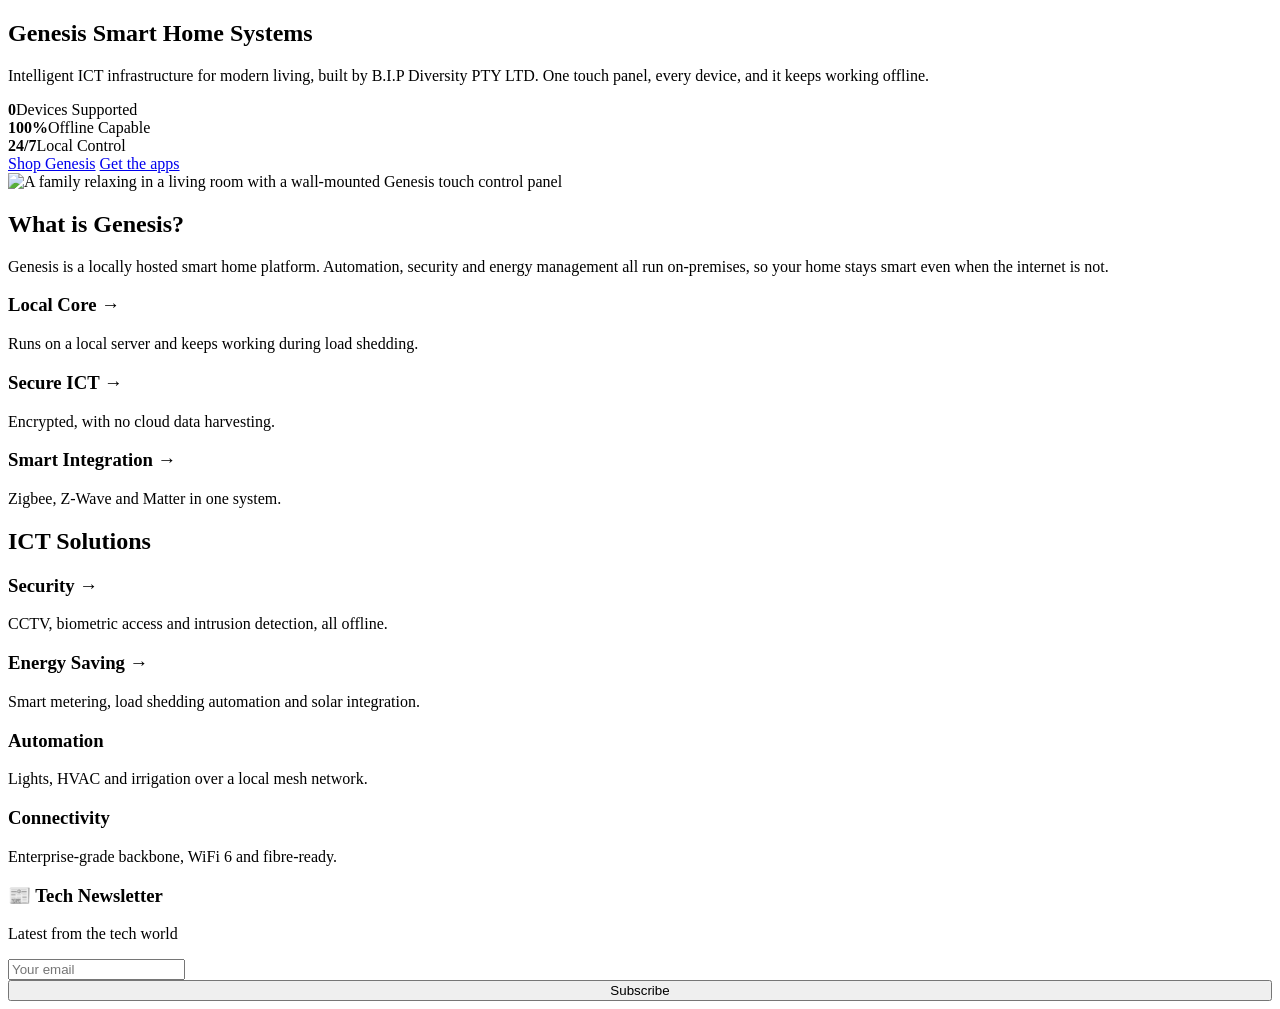
==== index.html @ c83365f4 "Add files via upload" ====
<!DOCTYPE html>
<html lang="en">
<head>
<meta charset="UTF-8">
<meta name="viewport" content="width=device-width, initial-scale=1.0">
<title>Home | B.I.P Diversity – Genesis</title>
<link rel="stylesheet" href="css/style.css">
</head>
<body data-page="index.html">
<header id="site-header"></header>
<main>
<section class="hero-grid">
  <div>
    <h1>Genesis Smart Home Systems</h1>
    <p>Intelligent ICT infrastructure for modern living, built by B.I.P Diversity PTY LTD. One touch panel, every device, and it keeps working offline.</p>
    <div class="hero-stats">
      <div><strong id="stat-devices">0</strong><span>Devices Supported</span></div>
      <div><strong>100%</strong><span>Offline Capable</span></div>
      <div><strong>24/7</strong><span>Local Control</span></div>
    </div>
    <a class="btn" href="shop.html">Shop Genesis</a> <a class="btn ghost" href="downloads.html">Get the apps</a>
  </div>
  <img class="hero-img" src="images/hero-smart-home.svg" width="900" height="520" alt="A family relaxing in a living room with a wall-mounted Genesis touch control panel">
</section>
<nav class="tabs" id="topic-tabs" aria-label="Explore Genesis topics"></nav>
<div class="layout">
  <div>
    <section id="genesis">
      <h2>What is Genesis?</h2>
      <p>Genesis is a locally hosted smart home platform. Automation, security and energy management all run on-premises, so your home stays smart even when the internet is not.</p>
      <div class="grid">
        <a class="card" href="local-core.html" style="text-decoration:none;color:inherit"><h3>Local Core →</h3><p>Runs on a local server and keeps working during load shedding.</p></a>
        <a class="card" href="secure-ict.html" style="text-decoration:none;color:inherit"><h3>Secure ICT →</h3><p>Encrypted, with no cloud data harvesting.</p></a>
        <a class="card" href="smart-integration.html" style="text-decoration:none;color:inherit"><h3>Smart Integration →</h3><p>Zigbee, Z-Wave and Matter in one system.</p></a>
      </div>
    </section>
    <section id="solutions">
      <h2>ICT Solutions</h2>
      <div class="grid">
        <a class="card" href="security.html" style="text-decoration:none;color:inherit"><h3>Security →</h3><p>CCTV, biometric access and intrusion detection, all offline.</p></a>
        <a class="card" href="energy-saving.html" style="text-decoration:none;color:inherit"><h3>Energy Saving →</h3><p>Smart metering, load shedding automation and solar integration.</p></a>
        <div class="card"><h3>Automation</h3><p>Lights, HVAC and irrigation over a local mesh network.</p></div>
        <div class="card"><h3>Connectivity</h3><p>Enterprise-grade backbone, WiFi 6 and fibre-ready.</p></div>
      </div>
    </section>
  </div>
  <aside class="side" aria-label="Newsletter">
    <div class="card">
      <h3>📰 Tech Newsletter</h3>
      <p class="small">Latest from the tech world</p>
      <ul class="news" id="news-list"></ul>
      <form id="news-form"><input id="news-email" type="email" placeholder="Your email" required><button type="submit" style="width:100%">Subscribe</button></form>
      <div id="news-result" class="msg"></div>
    </div>
  </aside>
</div>
</main>
<footer id="site-footer"></footer>
<script src="js/data.js"></script>
<script src="js/app.js"></script>
</body>
</html>
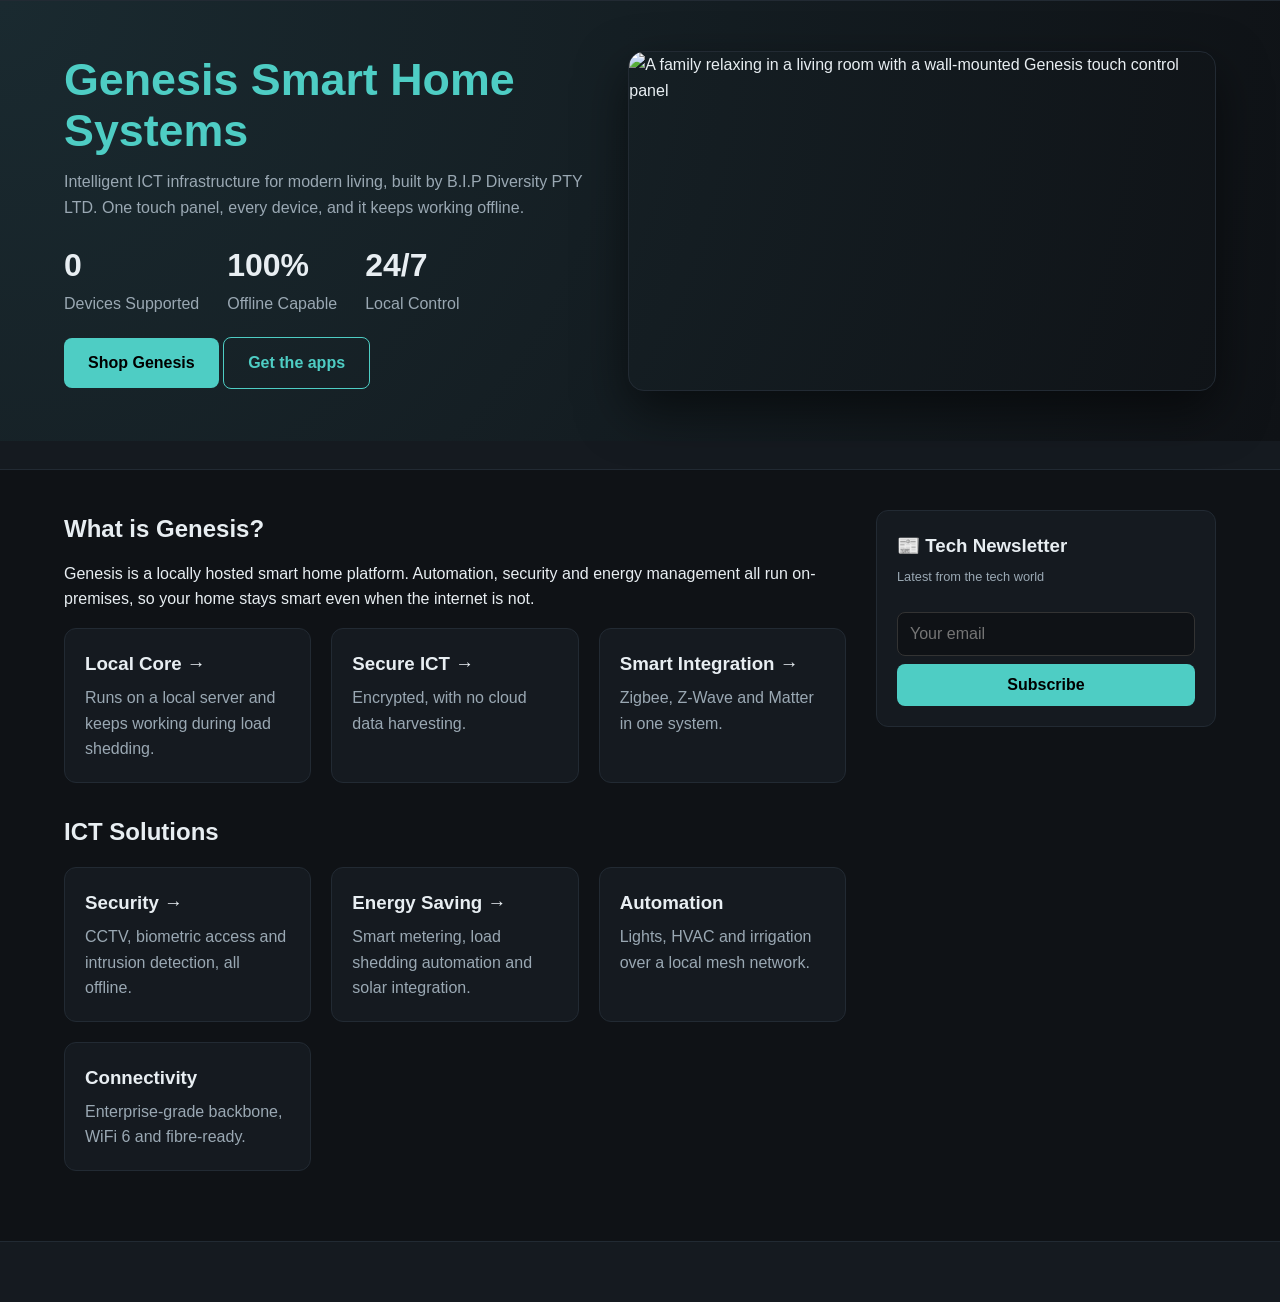
==== commit 1f1124ff: "Fix HTML syntax and link stylesheet correctly" ====
--- a/index.html
+++ b/index.html
@@ -1,10 +1,11 @@
 <!DOCTYPE html>
 <html lang="en">
 <head>
-<meta charset="UTF-8">
-<meta name="viewport" content="width=device-width, initial-scale=1.0">
-<title>Home | B.I.P Diversity – Genesis</title>
-<link rel="stylesheet" href="css/style.css">
+  <meta charset="UTF-8">
+  <meta name="viewport" content="width=device-width, initial-scale=1.0">
+  <title>Home | B.I.P Diversity – Genesis</title>
+  <link rel="stylesheet" href="style.css">
+</head>
 </head>
 <body data-page="index.html">
 <header id="site-header"></header>
@@ -18,7 +19,7 @@
       <div><strong>100%</strong><span>Offline Capable</span></div>
       <div><strong>24/7</strong><span>Local Control</span></div>
     </div>
-    <a class="btn" href="shop.html">Shop Genesis</a> <a class="btn ghost" href="downloads.html">Get the apps</a>
+    <a class="btn" href="./shop.html">Shop Genesis</a> <a class="btn ghost" href=./"downloads.html">Get the apps</a>
   </div>
   <img class="hero-img" src="images/hero-smart-home.svg" width="900" height="520" alt="A family relaxing in a living room with a wall-mounted Genesis touch control panel">
 </section>
@@ -29,16 +30,16 @@
       <h2>What is Genesis?</h2>
       <p>Genesis is a locally hosted smart home platform. Automation, security and energy management all run on-premises, so your home stays smart even when the internet is not.</p>
       <div class="grid">
-        <a class="card" href="local-core.html" style="text-decoration:none;color:inherit"><h3>Local Core →</h3><p>Runs on a local server and keeps working during load shedding.</p></a>
-        <a class="card" href="secure-ict.html" style="text-decoration:none;color:inherit"><h3>Secure ICT →</h3><p>Encrypted, with no cloud data harvesting.</p></a>
-        <a class="card" href="smart-integration.html" style="text-decoration:none;color:inherit"><h3>Smart Integration →</h3><p>Zigbee, Z-Wave and Matter in one system.</p></a>
+        <a class="card" href="./local-core.html" style="text-decoration:none;color:inherit"><h3>Local Core →</h3><p>Runs on a local server and keeps working during load shedding.</p></a>
+        <a class="card" href="./secure-ict.html" style="text-decoration:none;color:inherit"><h3>Secure ICT →</h3><p>Encrypted, with no cloud data harvesting.</p></a>
+        <a class="card" href="./smart-integration.html" style="text-decoration:none;color:inherit"><h3>Smart Integration →</h3><p>Zigbee, Z-Wave and Matter in one system.</p></a>
       </div>
     </section>
     <section id="solutions">
       <h2>ICT Solutions</h2>
       <div class="grid">
-        <a class="card" href="security.html" style="text-decoration:none;color:inherit"><h3>Security →</h3><p>CCTV, biometric access and intrusion detection, all offline.</p></a>
-        <a class="card" href="energy-saving.html" style="text-decoration:none;color:inherit"><h3>Energy Saving →</h3><p>Smart metering, load shedding automation and solar integration.</p></a>
+        <a class="card" href="./security.html" style="text-decoration:none;color:inherit"><h3>Security →</h3><p>CCTV, biometric access and intrusion detection, all offline.</p></a>
+        <a class="card" href="./energy-saving.html" style="text-decoration:none;color:inherit"><h3>Energy Saving →</h3><p>Smart metering, load shedding automation and solar integration.</p></a>
         <div class="card"><h3>Automation</h3><p>Lights, HVAC and irrigation over a local mesh network.</p></div>
         <div class="card"><h3>Connectivity</h3><p>Enterprise-grade backbone, WiFi 6 and fibre-ready.</p></div>
       </div>
@@ -56,7 +57,7 @@
 </div>
 </main>
 <footer id="site-footer"></footer>
-<script src="js/data.js"></script>
-<script src="js/app.js"></script>
+<script src="./js/data.js"></script>
+<script src="./js/app.js"></script>
 </body>
 </html>
--- a/style.css
+++ b/style.css
@@ -0,0 +1,145 @@
+:root{--bg:#0f1216;--panel:#151a20;--line:#222a33;--text:#e8eef2;--muted:#9aa8b3;--accent:#4ecdc4;--gold:#facc15}
+*{margin:0;padding:0;box-sizing:border-box;font-family:"Segoe UI",Arial,sans-serif}
+html{scroll-behavior:smooth}
+body{background:var(--bg);color:var(--text);line-height:1.6;min-height:100vh;display:flex;flex-direction:column}
+main{flex:1}
+header{background:var(--panel);border-bottom:1px solid var(--line);position:sticky;top:0;z-index:10}
+.nav{display:flex;justify-content:space-between;align-items:center;flex-wrap:wrap;gap:10px;padding:16px 5%}
+.logo{font-weight:800;font-size:1.3rem;color:var(--text);text-decoration:none}
+.logo span{color:var(--accent)}
+.nav ul{display:flex;list-style:none;gap:8px;flex-wrap:wrap}
+.nav a.link{color:var(--text);text-decoration:none;padding:8px 14px;border-radius:8px}
+.nav a.link:hover{background:#1f2730}
+.nav a.link.active{background:var(--accent);color:#000;font-weight:700}
+.badge{background:var(--gold);color:#000;border-radius:99px;padding:0 7px;font-size:.75rem;margin-left:4px}
+.hero{padding:80px 5%;text-align:center;background:radial-gradient(circle at top,#1a2a30,var(--bg))}
+.hero h1{font-size:clamp(1.8rem,5vw,3rem);color:var(--accent)}
+.hero p{color:var(--muted);margin-top:8px}
+.hero-stats{display:flex;justify-content:center;gap:40px;margin:30px 0;flex-wrap:wrap}
+.hero-stats strong{display:block;font-size:2rem}
+.hero-stats span{color:var(--muted)}
+section,.wrap{padding:50px 5%}
+h2{margin-bottom:12px}
+.grid{display:grid;grid-template-columns:repeat(auto-fit,minmax(240px,1fr));gap:20px;margin-top:16px}
+.card{background:var(--panel);padding:20px;border-radius:12px;border:1px solid var(--line)}
+.card h3{margin-bottom:6px}
+.card p{color:var(--muted)}
+.price{color:var(--gold);font-size:1.5rem;font-weight:700;margin:10px 0}
+.btn,button{background:var(--accent);color:#000;border:none;padding:12px 24px;border-radius:8px;font-weight:700;cursor:pointer;text-decoration:none;display:inline-block;font-size:1rem}
+.btn:hover,button:hover{filter:brightness(1.1)}
+.btn.ghost{background:transparent;color:var(--accent);border:1px solid var(--accent)}
+input,textarea{width:100%;padding:12px;margin:8px 0;background:var(--bg);border:1px solid #333;color:#fff;border-radius:8px;font-size:1rem}
+input:focus,textarea:focus{outline:2px solid var(--accent)}
+.narrow{max-width:420px;margin:0 auto}
+.msg{margin-top:12px;padding:10px;border-radius:8px;display:none}
+.msg.ok{display:block;background:#12332f;color:#7ff0e6}
+.msg.err{display:block;background:#3a1a1a;color:#ff9b9b}
+.row{display:flex;justify-content:space-between;align-items:center;gap:10px;padding:10px 0;border-bottom:1px solid var(--line)}
+.row:last-child{border:none}
+.row button{padding:6px 12px}
+footer{text-align:center;padding:30px;background:var(--panel);border-top:1px solid var(--line);color:var(--muted)}
+
+/* ===== v2 additions ===== */
+a{color:var(--accent)}
+.hero-grid{display:grid;grid-template-columns:1fr 1.1fr;gap:30px;align-items:center;padding:50px 5%;background:radial-gradient(circle at top left,#1a2a30,var(--bg))}
+.hero-grid h1{font-size:clamp(1.8rem,4vw,2.8rem);color:var(--accent);line-height:1.15}
+.hero-grid p{color:var(--muted);margin:12px 0}
+.hero-grid .hero-stats{justify-content:flex-start;margin:20px 0;gap:28px}
+.hero-img{width:100%;height:auto;border-radius:16px;border:1px solid var(--line);box-shadow:0 20px 50px #0008}
+.tabs{display:flex;gap:8px;flex-wrap:wrap;padding:14px 5%;background:var(--panel);border-bottom:1px solid var(--line)}
+.tab{background:#1c242d;color:var(--text);padding:10px 18px;border-radius:99px;text-decoration:none;border:1px solid var(--line);font-weight:600;font-size:.95rem;cursor:pointer}
+.tab:hover{border-color:var(--accent)}
+.tab.active{background:var(--accent);color:#000;border-color:var(--accent)}
+.layout{display:grid;grid-template-columns:1fr 340px;gap:30px;padding:40px 5%;align-items:start}
+.layout section{padding:0 0 30px}
+.side .card{position:sticky;top:90px}
+.news{list-style:none;margin:10px 0 16px}
+.news li{padding:10px 0;border-bottom:1px solid var(--line);display:flex;flex-direction:column;gap:2px}
+.news li:last-child{border:none}
+.news a{color:var(--text);text-decoration:none;font-weight:600;line-height:1.35}
+.news a:hover{color:var(--accent)}
+small,.small{color:var(--muted);font-size:.8rem}
+.lead{font-size:1.15rem;color:var(--muted);margin:8px 0 16px}
+.topic{max-width:820px;margin:0 auto;padding:40px 5%}
+.topic p{margin-bottom:14px}
+.checks{list-style:none}
+.checks li{padding:6px 0 6px 28px;position:relative}
+.checks li::before{content:"✓";position:absolute;left:0;color:var(--accent);font-weight:700}
+.alt{margin-top:14px;text-align:center}
+.table-wrap{overflow-x:auto;margin-top:12px}
+table{width:100%;border-collapse:collapse;min-width:560px}
+th,td{padding:10px 12px;text-align:left;border-bottom:1px solid var(--line)}
+th{color:var(--muted);font-size:.8rem;text-transform:uppercase}
+.req{margin:16px 0 4px;color:var(--muted)}
+button:disabled{opacity:.4;cursor:not-allowed}
+.product img{width:100%;border-radius:10px;margin-bottom:10px;background:#111a22}
+.chip{display:inline-block;font-size:.72rem;color:var(--accent);border:1px solid var(--accent);padding:1px 8px;border-radius:99px;margin-bottom:6px}
+.product{display:flex;flex-direction:column}
+.product p{flex:1;margin-bottom:6px}
+.line{display:flex;align-items:center;gap:12px;padding:10px 0;border-bottom:1px solid var(--line);flex-wrap:wrap}
+.line img{width:64px;height:48px;border-radius:6px;object-fit:cover}
+.grow{flex:1;min-width:140px}
+.amt{min-width:80px;text-align:right}
+.qty{display:flex;align-items:center;gap:8px}
+button.sm{padding:4px 10px;font-size:.95rem;border-radius:6px}
+button.danger{background:#3a1a1a;color:#ff9b9b}
+button.danger:hover{background:#5a2222}
+.line.total{border-bottom:none}
+.actions{margin-top:14px;display:flex;gap:10px;flex-wrap:wrap}
+.co-grid{display:grid;grid-template-columns:1fr 360px;gap:24px;margin-top:16px;align-items:start}
+.co-grid .card{margin-bottom:18px}
+.co-grid h3{margin-bottom:10px}
+.two{display:grid;grid-template-columns:1fr 1fr;gap:0 12px}
+.pay-opt{display:flex;align-items:center;gap:12px;padding:14px;border:2px solid var(--line);border-radius:10px;cursor:pointer;margin-bottom:10px}
+.pay-opt input{width:auto;margin:0}
+.pay-opt.sel{border-color:var(--accent);background:#12262b}
+.pay-opt b{font-size:1.05rem}
+.pay-opt small{display:block}
+.gp{background:#fff;color:#3c4043;font-weight:700;padding:2px 10px;border-radius:6px;font-size:.85rem}
+.pf{background:#0a5bd3;color:#fff;font-weight:700;padding:2px 10px;border-radius:6px;font-size:.85rem}
+dialog{margin:auto;background:var(--panel);color:var(--text);border:1px solid var(--accent);border-radius:14px;padding:24px;width:min(680px,94vw);max-height:90vh;overflow:auto}
+dialog::backdrop{background:#000a}
+.ckrow{display:flex;gap:10px;align-items:flex-start;padding:8px 0;cursor:pointer}
+.ckrow input{width:auto;margin:5px 0 0}
+.review-box{background:var(--bg);border:1px solid var(--line);border-radius:10px;padding:12px;margin:12px 0}
+@media (max-width:860px){.hero-grid,.layout,.co-grid{grid-template-columns:1fr}.side .card{position:static}.two{grid-template-columns:1fr}}
+
+/* ===== v3: responsive fixes ===== */
+img{max-width:100%;height:auto}
+.menu-btn{display:none;padding:8px 14px;font-size:1.2rem;background:#1c242d;color:var(--text);border:1px solid var(--line)}
+.grid{grid-template-columns:repeat(auto-fit,minmax(min(100%,230px),1fr))}
+.hero-stats strong{font-size:clamp(1.5rem,6vw,2rem)}
+@media (max-width:860px){
+  header{position:static}
+  .nav{padding:12px 5%}
+  .menu-btn{display:block}
+  .nav ul{display:none;flex-direction:column;width:100%;gap:4px}
+  .nav ul.open{display:flex}
+  .nav a.link{display:block;padding:12px 14px}
+  .hero-grid{padding:30px 5%}
+  .tabs{overflow-x:auto;flex-wrap:nowrap;-webkit-overflow-scrolling:touch}
+  .tab{white-space:nowrap}
+  .layout{padding:30px 5%}
+  .co-grid aside{position:static!important}
+}
+@media (max-width:640px){
+  section,.wrap{padding:30px 5%}
+  .grid{grid-template-columns:repeat(2,1fr);gap:12px}
+  .card{padding:14px}
+  .product h3{font-size:1rem}
+  .btn,button{padding:12px 16px}
+  .hero-grid .btn{flex:1;text-align:center}
+  .line{gap:8px}
+  .line img{width:52px;height:40px}
+  .amt{min-width:0;margin-left:auto}
+  table{min-width:0}
+  thead{display:none}
+  table,tbody,tr,td{display:block;width:100%}
+  tr{border:1px solid var(--line);border-radius:10px;padding:8px 12px;margin-bottom:10px;background:var(--bg)}
+  td{border:none;padding:4px 0;display:flex;justify-content:space-between;gap:12px}
+  td[data-label]::before{content:attr(data-label);color:var(--muted);font-size:.8rem}
+  td:last-child{padding-top:8px}
+  td button{width:100%}
+  dialog{padding:16px;width:96vw}
+}
+@media (max-width:400px){.grid{grid-template-columns:1fr}}
